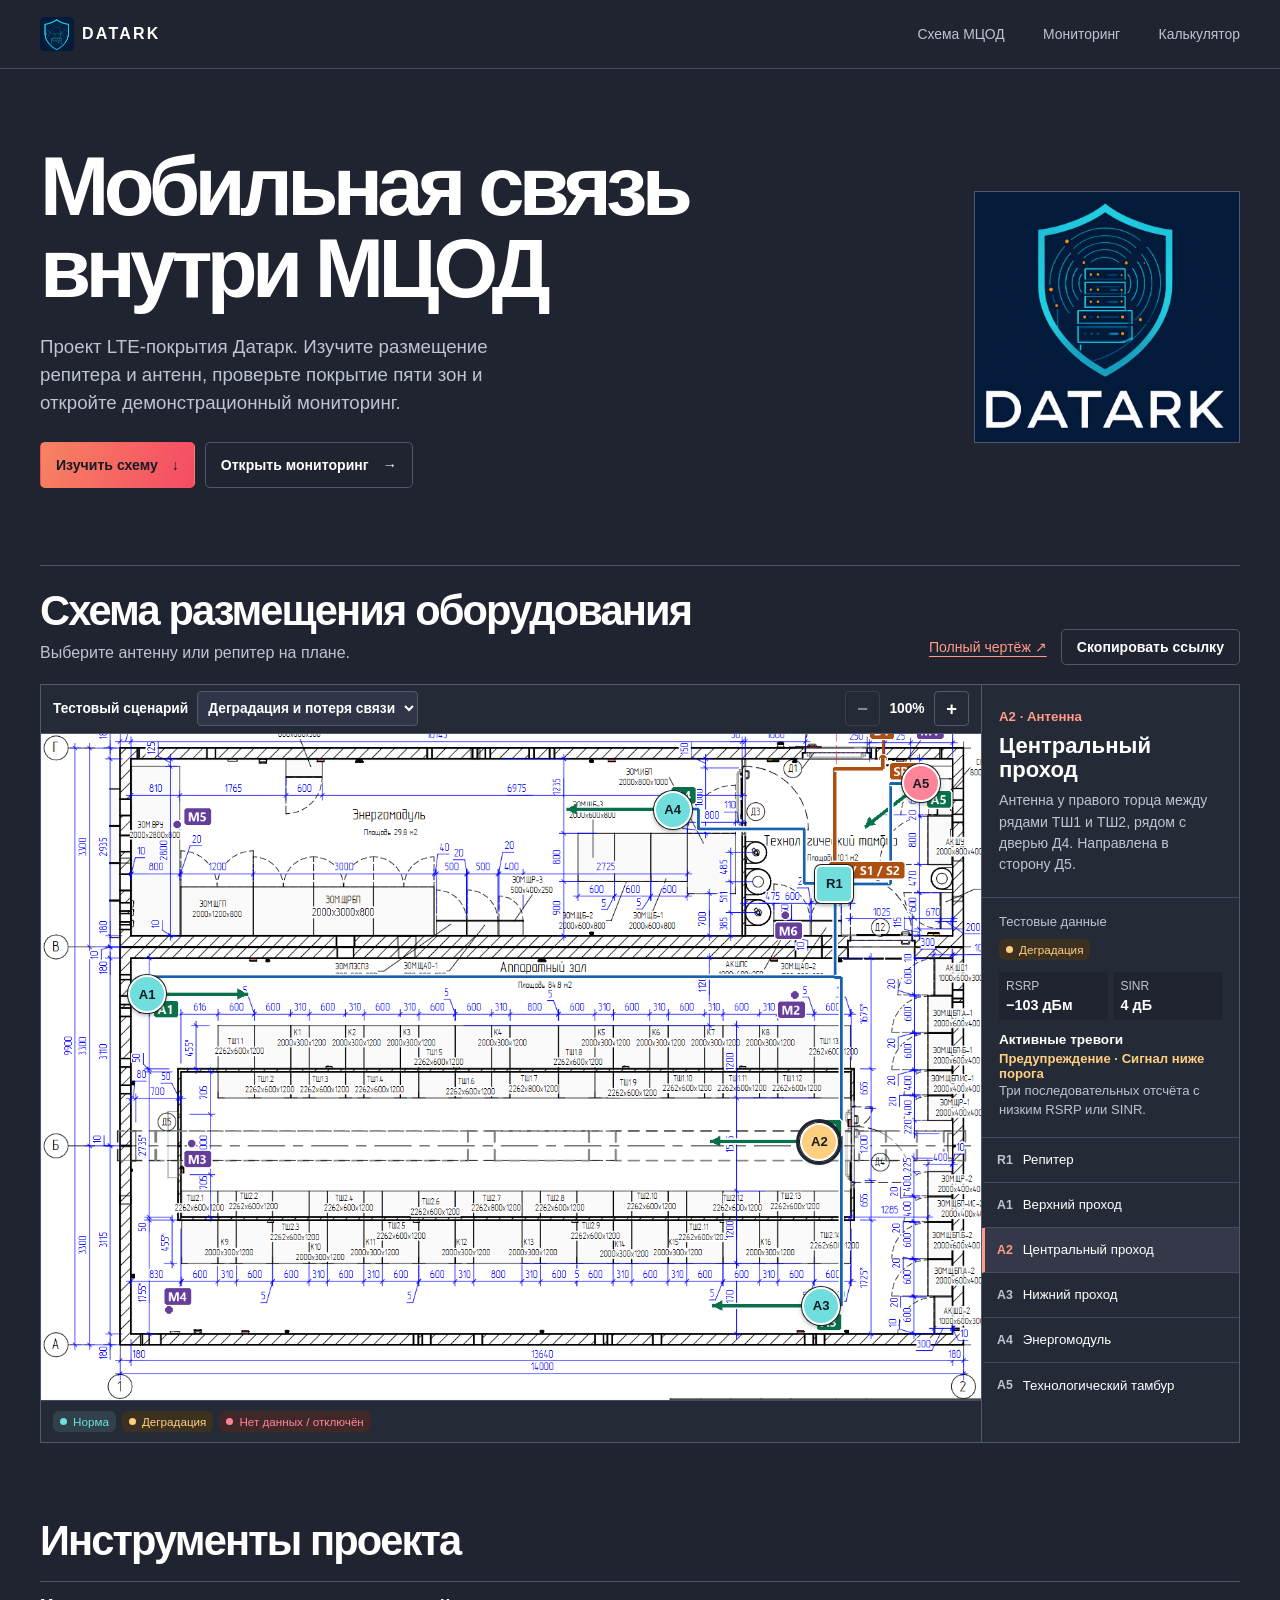
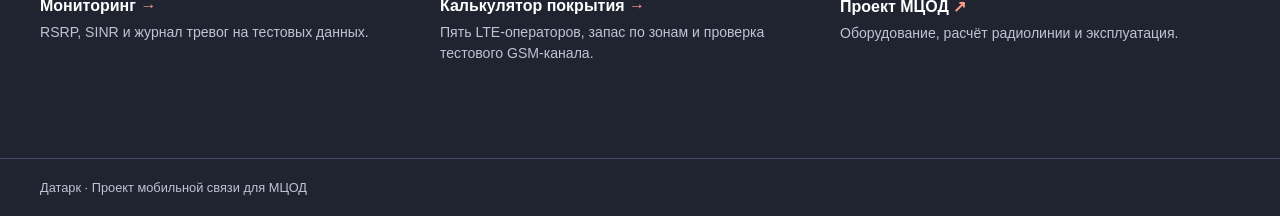
==== index.html @ 7ca50d78 "Remove expert report from the website and documentation" ====
<!doctype html>
<html lang="ru">
<head>
  <meta charset="utf-8">
  <meta name="viewport" content="width=device-width, initial-scale=1">
  <meta name="theme-color" content="#202430">
  <meta name="description" content="Проект мобильной связи для МЦОД Датарк: схема размещения оборудования, мониторинг и расчёт LTE-покрытия.">
  <title>Датарк — мобильная связь в МЦОД</title>
  <link rel="stylesheet" href="monitor/styles.css?v=datark-design-1">
  <link rel="stylesheet" href="assets/landing.css?v=8">
  <script src="assets/site-config.js?v=1" defer></script>
  <script src="monitor/telemetry.js?v=4" defer></script>
  <script src="assets/landing.js?v=6" defer></script>
  <script src="assets/sms-test-results.js?v=3" defer></script>
</head>
<body class="landing">
  <header class="landing-header">
    <div class="landing-shell landing-nav">
      <a class="landing-brand" href="./" aria-label="Датарк, главная">
        <span class="brand-icon"><img src="assets/datark-logo.png" alt=""></span>
        <span>DATARK</span>
      </a>
      <nav aria-label="Основная навигация">
        <a href="#layout">Схема МЦОД</a>
        <a href="monitor/">Мониторинг</a>
        <a href="monitor/budget.html">Калькулятор</a>
        <!-- SERVER_NAVIGATION -->
      </nav>
    </div>
  </header>
  <main>
    <section class="landing-shell hero" aria-labelledby="hero-title">
      <div class="hero-copy">
        <h1 id="hero-title">Мобильная связь<br class="hero-break"> внутри МЦОД</h1>
        <p>Проект LTE-покрытия Датарк. Изучите размещение репитера и антенн, проверьте покрытие пяти зон и откройте демонстрационный мониторинг.</p>
        <div class="hero-actions">
          <a class="landing-button primary-action" href="#layout">Изучить схему <span aria-hidden="true">↓</span></a>
          <a class="landing-button" href="monitor/">Открыть мониторинг <span aria-hidden="true">→</span></a>
        </div>
      </div>
      <div class="hero-logo">
        <img src="assets/datark-logo.png" width="747" height="707" alt="Логотип DATARK со щитом и серверными стойками">
      </div>
    </section>

    <section class="landing-shell layout-section" id="layout" aria-labelledby="layout-title">
      <div class="landing-section-heading">
        <div>
          <h2 id="layout-title">Схема размещения оборудования</h2>
          <p>Выберите антенну или репитер на плане.</p>
        </div>
        <div class="layout-actions">
          <a class="text-link" href="docs/mdpc-radio-layout.png" target="_blank" rel="noopener">Полный чертёж ↗</a>
          <button class="landing-button" type="button" id="copy-layout-link">Скопировать ссылку</button>
        </div>
      </div>
      <div class="layout-share">
        <p id="layout-share-status" role="status"></p>
        <input id="layout-share-url" type="url" readonly aria-label="Ссылка на выбранную точку и сценарий" hidden>
      </div>
      <div class="layout-explorer">
        <div class="drawing">
          <div class="drawing-toolbar">
            <label class="drawing-scenario" for="landing-scenario">Тестовый сценарий
              <select id="landing-scenario" disabled>
                <option value="mixed">Деградация и потеря связи</option>
                <option value="normal">Штатная работа</option>
                <option value="offline">Репитер отключён</option>
              </select>
            </label>
            <div class="zoom-controls" role="group" aria-label="Масштаб плана">
              <button type="button" id="zoom-out" aria-label="Уменьшить масштаб" disabled>−</button>
              <output id="zoom-value" aria-live="polite">100%</output>
              <button type="button" id="zoom-in" aria-label="Увеличить масштаб">+</button>
            </div>
          </div>
          <div class="drawing-scroll" role="region" tabindex="0" aria-label="Прокручиваемый план МЦОД">
            <div class="floor-map" id="landing-map">
              <img src="docs/mdpc-radio-layout.png" width="1860" height="1165" alt="План помещений МЦОД с кабельными трассами и точками размещения оборудования">
              <button class="map-marker" type="button" data-point="A1" aria-label="A1, верхний проход" aria-pressed="false" style="--x: 11.3%; --y: 39.1%">A1</button>
              <button class="map-marker" type="button" data-point="A2" aria-label="A2, центральный проход" aria-pressed="false" style="--x: 82.8%; --y: 61.3%">A2</button>
              <button class="map-marker" type="button" data-point="A3" aria-label="A3, нижний проход" aria-pressed="false" style="--x: 83%; --y: 85.9%">A3</button>
              <button class="map-marker" type="button" data-point="A4" aria-label="A4, энергомодуль" aria-pressed="false" style="--x: 67.2%; --y: 11.4%">A4</button>
              <button class="map-marker" type="button" data-point="A5" aria-label="A5, технологический тамбур" aria-pressed="false" style="--x: 93.6%; --y: 7.4%">A5</button>
              <button class="map-marker repeater-point" type="button" data-point="R1" aria-label="R1, LTE-репитер" aria-pressed="true" style="--x: 84.4%; --y: 22.5%">R1</button>
            </div>
          </div>
          <div class="drawing-legend" aria-label="Цвета статусов">
            <span class="status good"><i aria-hidden="true"></i>Норма</span>
            <span class="status warning"><i aria-hidden="true"></i>Деградация</span>
            <span class="status critical"><i aria-hidden="true"></i>Нет данных / отключён</span>
          </div>
        </div>
        <div class="point-panel">
          <div class="point-details" aria-live="polite">
            <span id="point-type">R1 · Репитер</span>
            <h3 id="point-title">LTE-репитер</h3>
            <p id="point-description">В технологическом тамбуре. Принимает сигнал от наружной антенны и распределяет его по пяти внутренним антеннам.</p>
          </div>
          <section class="point-telemetry" aria-label="Показания мониторинга">
            <p class="point-data-caption" id="point-data-caption"></p>
            <span class="status" id="point-status"><i aria-hidden="true"></i><span></span></span>
            <dl class="point-metrics" id="point-metrics">
              <div><dt>RSRP</dt><dd id="point-rsrp">—</dd></div>
              <div><dt>SINR</dt><dd id="point-sinr">—</dd></div>
            </dl>
            <h4>Активные тревоги</h4>
            <p id="point-no-alarms">Активных тревог нет.</p>
            <ul id="point-alarms" hidden></ul>
          </section>
          <div class="point-list" role="group" aria-label="Оборудование на плане">
            <button type="button" data-point="R1" aria-pressed="true"><span>R1</span> Репитер</button>
            <button type="button" data-point="A1" aria-pressed="false"><span>A1</span> Верхний проход</button>
            <button type="button" data-point="A2" aria-pressed="false"><span>A2</span> Центральный проход</button>
            <button type="button" data-point="A3" aria-pressed="false"><span>A3</span> Нижний проход</button>
            <button type="button" data-point="A4" aria-pressed="false"><span>A4</span> Энергомодуль</button>
            <button type="button" data-point="A5" aria-pressed="false"><span>A5</span> Технологический тамбур</button>
          </div>
        </div>
      </div>
    </section>

    <section class="landing-shell sms-tests" id="sms-tests" aria-labelledby="sms-tests-title" hidden>
      <div class="landing-section-heading">
        <div>
          <h2 id="sms-tests-title">Испытания аварийных SMS</h2>
          <p>Тестовые данные. Задержка рассчитана по подтверждённым доставкам.</p>
        </div>
        <button class="landing-button primary-action" id="sms-tests-export" type="button" hidden>Скачать CSV</button>
      </div>
      <p id="sms-tests-status" role="status">Загружаем результаты…</p>
      <div class="panel table-scroll" id="sms-tests-table" role="region" aria-label="Сравнение режимов LTE" tabindex="0" hidden>
        <table aria-label="Результаты доставки тестовых SMS">
          <thead>
            <tr><th scope="col">Режим LTE</th><th scope="col">Отправлено</th><th scope="col">Доставлено</th><th scope="col">Доставка, %</th><th scope="col">Мин., мс</th><th scope="col">Средняя, мс</th><th scope="col">Макс., мс</th></tr>
          </thead>
          <tbody id="sms-tests-rows"></tbody>
        </table>
      </div>
      <p id="sms-tests-latency-change" aria-live="polite" hidden></p>
    </section>

    <section class="landing-shell resources" aria-labelledby="resources-title">
      <h2 id="resources-title">Инструменты проекта</h2>
      <div class="resource-list">
        <a href="monitor/"><strong>Мониторинг <span aria-hidden="true">→</span></strong><span>RSRP, SINR и журнал тревог на тестовых данных.</span></a>
        <a href="monitor/budget.html"><strong>Калькулятор покрытия <span aria-hidden="true">→</span></strong><span>Пять LTE-операторов, запас по зонам и проверка тестового GSM-канала.</span></a>
        <a href="https://github.com/Cricko7/MDPC-unirepeater/blob/main/docs/mdpc-radio-project.md"><strong>Проект МЦОД <span aria-hidden="true">↗</span></strong><span>Оборудование, расчёт радиолинии и эксплуатация.</span></a>
      </div>
    </section>
  </main>
  <footer class="landing-footer"><div class="landing-shell">Датарк · Проект мобильной связи для МЦОД</div></footer>
</body>
</html>
---- monitor/styles.css ----
:root {
  color-scheme: dark;
  font-family: Inter, "Segoe UI", sans-serif;
  background: #202430;
  color: #ffffff;
  --panel: #252a37;
  --line: #414a60;
  --muted: #bdc4d4;
  --accent: #ff9b86;
  --green: #70dedc;
  --amber: #ffcf80;
  --red: #ff849a;
}
* { box-sizing: border-box; }
body { margin: 0; }
button, select { font: inherit; }
button, select, a { -webkit-tap-highlight-color: transparent; }
button, select { cursor: pointer; }
a { color: var(--accent); text-underline-offset: 4px; }
a:hover { color: #ffd0c5; }
:focus-visible { outline: 2px solid var(--accent); outline-offset: 3px; }
.shell { width: min(100% - 64px, 1360px); margin-inline: auto; }
.topbar { border-bottom: 1px solid var(--line); background: #252a37; }
.topbar-inner, .page-heading, .panel-heading, .trend-heading, footer {
  display: flex;
  align-items: center;
  justify-content: space-between;
  gap: 16px;
}
.topbar-inner { min-height: 70px; }
.brand { display: flex; align-items: center; gap: 12px; }
.brand-icon {
  display: block; position: relative; overflow: hidden; flex: none;
  width: 42px; height: 42px; border-radius: 5px; background: #071a35;
}
.brand-icon img { position: absolute; width: 142%; max-width: none; left: -21%; top: -1%; }
.brand { color: inherit; text-decoration: none; }
.brand:hover { color: inherit; }
.brand strong, .brand div > span { display: block; }
.brand div > span, p, footer, small { color: var(--muted); }
.brand div > span { margin-top: 3px; font-size: .77rem; }
.demo {
  display: flex; align-items: center; gap: 7px; white-space: nowrap;
  color: var(--amber); border: 1px solid #5c4d35; border-radius: 999px;
  background: #2d281e; padding: 6px 10px; font-size: .76rem;
}
.demo i, .status i { width: 7px; height: 7px; border-radius: 50%; background: currentColor; }
.page-heading { margin: 34px 0 23px; align-items: end; }
h1, h2, h3, p { margin: 0; }
h1 { font-size: clamp(1.8rem, 4vw, 3rem); font-weight: 650; letter-spacing: -.045em; }
h2 { font-size: 1.15rem; }
h3 { font-size: .97rem; }
p { line-height: 1.5; }
.page-heading p, .panel-heading p, .trend-heading p { margin-top: 4px; }
.panel-heading p, .trend-heading p { font-size: .83rem; }
.controls { display: flex; gap: 8px; align-items: center; }
.controls label { color: var(--muted); font-size: .82rem; }
.controls select, .refresh {
  min-height: 41px; border: 1px solid var(--line); border-radius: 8px; padding: 7px 10px;
}
.controls select { background: #303648; color: inherit; }
.refresh { color: #211923; background: var(--accent); font-weight: 700; }
.refresh:hover { background: #ffc1af; }
.summary { display: grid; grid-template-columns: repeat(4, minmax(0, 1fr)); gap: 12px; margin-bottom: 16px; }
.budget-link { margin-bottom: 16px; font-size: .9rem; }
.tile, .panel { border: 1px solid var(--line); background: var(--panel); border-radius: 14px; }
.tile { min-width: 0; padding: 17px; }
.tile > span, .tile > small { display: block; font-size: .8rem; color: var(--muted); }
.tile strong { display: block; margin: 6px 0 4px; font-size: clamp(1.2rem, 2.2vw, 1.75rem); font-weight: 650; }
.tile strong small { font-size: .8rem; font-weight: 500; }
.dashboard { display: grid; grid-template-columns: minmax(0, 2.15fr) minmax(270px, 1fr); gap: 16px; align-items: start; }
.panel { min-width: 0; }
.panel-heading { padding: 18px; min-height: 76px; }
.panel-heading a { flex: none; font-size: .82rem; }
.floor-panel { margin-bottom: 16px; }
.floor-grid {
  display: grid; grid-template-columns: minmax(0, 2.15fr) minmax(270px, 1fr);
  gap: 16px; padding: 0 18px 18px; align-items: start;
}
.floor-grid > div { min-width: 0; }
.floor-scroll { overflow: auto; border: 1px solid var(--line); border-radius: 9px; }
.floor-map {
  position: relative; aspect-ratio: 1368 / 969; overflow: hidden;
  background: #fff;
}
.floor-map img {
  /* Display the drawing region (24, 130)–(1392, 1099) of the full layout. */
  position: absolute; width: 135.965%; height: auto; left: -1.754%; top: -13.416%;
  pointer-events: none;
}
.map-marker {
  position: absolute; left: var(--x); top: var(--y); transform: translate(-50%, -50%);
  display: grid; place-items: center; min-width: 44px; min-height: 44px;
  padding: 4px; border: 2px solid #fff; border-radius: 50%;
  background: #dce6e0; color: #151c18; font-size: .82rem; font-weight: 750;
  box-shadow: 0 0 0 1px #15201b, 0 2px 5px #15201b70;
}
.map-marker[data-status="good"] { background: var(--green); }
.map-marker[data-status="warning"] { background: var(--amber); }
.map-marker[data-status="critical"] { background: var(--red); }
.map-marker[aria-pressed="true"], .map-marker:focus-visible {
  outline: 2px solid #17221c; outline-offset: 3px; z-index: 1;
}
button.map-marker:hover { filter: brightness(1.12); }
#repeater-marker { border-radius: 8px; }
.map-legend { display: flex; flex-wrap: wrap; gap: 7px; margin-top: 10px; }
.zone-details { padding: 15px; background: #202430; border: 1px solid var(--line); border-radius: 9px; }
.zone-details > .status { margin-top: 9px; }
.zone-details dl { display: grid; grid-template-columns: 1fr 1fr; gap: 8px; margin: 15px 0; }
.zone-details dl div { padding: 9px; background: var(--panel); border-radius: 6px; }
.zone-details dt, .zone-details p { color: var(--muted); font-size: .8rem; }
.zone-details dd { margin: 3px 0 0; font-weight: 650; }
.zone-details h4 { margin: 0 0 5px; font-size: .85rem; }
.zone-details ul { margin: 0; padding: 0; list-style: none; }
.zone-details li strong { font-size: .83rem; }
.table-scroll { overflow: auto; }
table { width: 100%; text-align: left; border-collapse: collapse; font-size: .89rem; }
th, td { padding: 11px 12px; border-top: 1px solid var(--line); }
th:first-child, td:first-child { padding-left: 18px; }
th:last-child, td:last-child { padding-right: 18px; }
th { color: var(--muted); font-size: .77rem; font-weight: 600; white-space: nowrap; }
td { font-variant-numeric: tabular-nums; }
td:nth-child(n+2) { white-space: nowrap; }
tr.selected { background: #353a4d; }
.zone-button {
  display: inline-flex; align-items: center; gap: 9px; text-align: left;
  border: 0; color: inherit; background: transparent; padding: 3px 0; border-radius: 3px;
}
.zone-button:hover { color: var(--green); }
.zone-button b { color: var(--muted); font-size: .77rem; }
.status {
  display: inline-flex; align-items: center; gap: 6px;
  padding: 4px 7px; border-radius: 6px; background: #30414b; font-size: .73rem;
}
.good { color: var(--green); }
.warning { color: var(--amber); }
.critical { color: var(--red); }
.status.warning { background: #3c3020; }
.status.critical { background: #402829; }
.trend { padding: 17px 18px 13px; border-top: 1px solid var(--line); }
.toggle { display: flex; background: #202430; padding: 3px; border-radius: 8px; }
.toggle button {
  color: var(--muted); background: transparent; border: 0; border-radius: 5px; padding: 6px 9px; font-size: .75rem;
}
.toggle button[aria-pressed="true"] { color: var(--green); background: #30414b; }
.chart { margin-top: 8px; overflow: auto; }
.chart svg { display: block; width: 100%; min-width: 290px; height: 152px; }
.chart text { fill: var(--muted); font-family: inherit; font-size: 12px; }
.chart-empty { display: grid; min-height: 152px; place-items: center; text-align: center; }
.alarm-count { color: var(--amber); background: #3c3020; padding: 4px 9px; border-radius: 6px; font-size: .85rem; }
.alarms ul { list-style: none; margin: 0; padding: 0 18px; }
.alarms li { padding: 15px 0; border-top: 1px solid var(--line); }
.alarms li strong { display: block; margin: 4px 0; font-size: .91rem; }
.alarms li p, .alarm-rule { font-size: .8rem; }
.alarms li .severity { font-size: .73rem; font-weight: 650; }
.alarm-rule { border-top: 1px solid var(--line); margin: 0 18px; padding: 13px 0 15px; }
.alarm-history { margin-top: 16px; }
.history-count { color: var(--muted); font-size: .8rem; white-space: nowrap; }
.history-filters { display: flex; flex-wrap: wrap; align-items: end; gap: 12px; padding: 0 18px 16px; }
.history-filters label { display: grid; gap: 5px; font-size: .8rem; color: var(--muted); }
.history-filters select, .history-filters input, .history-page-controls select {
  min-height: 39px; max-width: 100%; padding: 6px 9px;
  background: #303648; color: #ffffff; border: 1px solid var(--line); border-radius: 8px; font: inherit;
}
.history-period { min-width: 0; margin: 0; padding: 0; border: 0; }
.history-period legend { padding: 0; margin-bottom: 5px; font-size: .8rem; color: var(--muted); }
.history-date-fields { display: flex; flex-wrap: wrap; gap: 8px; }
.history-date-fields label { display: flex; align-items: center; }
.history-date-fields input[aria-invalid="true"] { border-color: var(--red); }
.history-actions { display: flex; flex-wrap: wrap; gap: 8px; }
.history-actions button, .history-pagination button {
  min-height: 39px; padding: 6px 12px;
  border: 1px solid var(--line); border-radius: 8px; font-weight: 650; font-size: .85rem;
}
.history-reset { background: #303648; color: inherit; }
.history-reset:hover { background: #414b61; }
.history-export { background: var(--accent); color: #211923; }
.history-export:hover:enabled { background: #ffc1af; }
.history-export:disabled { cursor: default; background: #303648; color: var(--muted); border-color: var(--line); }
.history-page-controls {
  display: flex; flex-wrap: wrap; align-items: center; justify-content: flex-end;
  gap: 10px; padding: 12px 18px; border-top: 1px solid var(--line);
}
.history-page-controls label { display: flex; align-items: center; gap: 8px; color: var(--muted); font-size: .8rem; }
.history-pagination { display: flex; flex-wrap: wrap; align-items: center; gap: 10px; }
.history-pagination[hidden] { display: none; }
.history-pagination button { background: #303648; color: inherit; }
.history-pagination button:hover:enabled { background: #414b61; }
.history-pagination button:disabled { opacity: .55; cursor: default; }
.history-pagination span { color: var(--muted); font-size: .8rem; }
.history-scroll { border-radius: 0 0 14px 14px; }
.history-scroll:focus-visible { outline-offset: -2px; }
.alarm-history th, .alarm-history td { white-space: normal; }
.alarm-history td:first-child small { display: block; margin-top: 3px; }
.alarm-history time { font-variant-numeric: tabular-nums; }
.alarm-history .history-empty { text-align: center; color: var(--muted); padding: 22px 12px; }
footer { padding: 17px 0; font-size: .78rem; }
.sr-only { position: absolute; width: 1px; height: 1px; overflow: hidden; clip-path: inset(50%); }
@media (max-width: 980px) {
  .shell { width: calc(100% - 36px); }
  .dashboard, .floor-grid { grid-template-columns: 1fr; }
  .page-heading { align-items: start; flex-direction: column; }
}
@media (max-width: 600px) {
  .shell { width: calc(100% - 24px); }
  .topbar-inner { min-height: 60px; gap: 8px; }
  .brand { gap: 7px; }
  .brand-icon { width: 30px; height: 30px; }
  .brand strong { font-size: .88rem; }
  .brand div > span { font-size: .65rem; }
  .demo { font-size: .65rem; padding: 5px 6px; }
  .page-heading { margin-top: 23px; }
  .controls { flex-wrap: wrap; }
  .controls label { width: 100%; }
  .controls select { min-width: 0; max-width: 100%; }
  .summary { grid-template-columns: 1fr 1fr; gap: 8px; }
  .tile { padding: 12px; }
  .panel-heading, .trend { padding-inline: 12px; }
  .floor-grid { padding-inline: 12px; }
  .history-filters { padding-inline: 12px; gap: 8px; }
  .alarm-history table { min-width: 510px; }
  .map-marker { min-width: 32px; min-height: 32px; font-size: .7rem; }
  th, td { padding-inline: 6px; }
  th:first-child, td:first-child { padding-left: 12px; }
  th:last-child, td:last-child { padding-right: 12px; }
  .zone-button { gap: 4px; font-size: .76rem; }
  .status { gap: 4px; padding: 3px 4px; font-size: .66rem; }
}
---- assets/landing.css ----
.landing {
  --landing-line: #4e586e;
  --accent-gradient: linear-gradient(108deg, #f78361, #f54b64);
}

.landing-shell { width: min(100% - 80px, 1312px); margin-inline: auto; }
.landing-header, .landing-footer { border-color: var(--line); border-style: solid; border-width: 0 0 1px; }
.landing-nav, .landing-nav nav, .landing-brand { display: flex; align-items: center; }
.landing-nav { min-height: 68px; justify-content: space-between; gap: 20px; }
.landing-nav nav { flex-wrap: wrap; gap: 7px clamp(16px, 3vw, 42px); }
.landing-nav a { text-decoration: none; color: inherit; }
.landing-nav nav a { color: var(--muted); font-size: .87rem; }
.landing-nav nav a:hover, .text-link:hover { color: #fff; }
.landing-brand { gap: 8px; font-weight: 720; font-size: 1rem; letter-spacing: .14em; }
.landing-brand .brand-icon { width: 34px; height: 34px; }

.hero {
  display: grid;
  grid-template-columns: minmax(0, 1fr) minmax(180px, .36fr);
  gap: 44px;
  align-items: center;
  padding-block: clamp(38px, 6vw, 84px);
}
.hero h1 {
  font-size: clamp(2.65rem, 6.5vw, 6.1rem);
  font-weight: 710;
  line-height: .99;
  letter-spacing: -.068em;
  text-wrap: balance;
}
.hero p { max-width: 44ch; margin-top: 22px; font-size: clamp(1rem, 1.55vw, 1.17rem); }
.hero-logo { justify-self: end; width: min(100%, 266px); border: 1px solid var(--landing-line); }
.hero-logo img { width: 100%; height: auto; display: block; }
.hero-actions { display: flex; gap: 10px; flex-wrap: wrap; margin-top: 25px; }
.landing-button {
  display: inline-flex;
  align-items: center;
  gap: 14px;
  min-height: 46px;
  padding: 9px 15px;
  border: 1px solid var(--landing-line);
  border-radius: 5px;
  color: #fff;
  font-size: .88rem;
  font-weight: 650;
  text-decoration: none;
}
.landing-button:hover { border-color: #fff; color: #fff; }
.landing-button.primary-action { border-color: transparent; background: var(--accent-gradient); color: #181b25; }
.landing-button.primary-action:hover { background: #ffa086; }

.layout-section { padding-top: 23px; border-top: 1px solid var(--landing-line); }
.landing-section-heading {
  display: flex;
  justify-content: space-between;
  align-items: end;
  gap: 12px;
  margin-bottom: 19px;
}
.landing h2 { font-size: clamp(1.55rem, 3.5vw, 2.6rem); letter-spacing: -.045em; line-height: 1.04; text-wrap: balance; }
.landing-section-heading p { margin-top: 9px; }
.text-link { flex: none; font-size: .88rem; }
.layout-actions { display: flex; align-items: center; gap: 8px 14px; flex-wrap: wrap; }
.layout-actions button { background: transparent; min-height: 36px; }
.layout-share p { font-size: .85rem; }
.layout-share p:not(:empty), .layout-share input:not([hidden]) { margin-bottom: 10px; }
.layout-share input { width: 100%; padding: 8px; border: 1px solid var(--landing-line); border-radius: 4px; background: var(--panel); color: inherit; }
.layout-explorer {
  display: grid;
  grid-template-columns: minmax(0, 1fr) 258px;
  align-items: stretch;
  border: 1px solid var(--landing-line);
  background: #252a37;
}
.drawing { min-width: 0; }
.drawing-toolbar {
  min-height: 49px;
  display: flex;
  gap: 12px;
  align-items: center;
  justify-content: space-between;
  padding: 4px 12px;
  border-bottom: 1px solid var(--landing-line);
  font-weight: 620;
  font-size: .86rem;
}
.drawing-toolbar { flex-wrap: wrap; gap: 6px 12px; }
.drawing-scenario { display: flex; flex-wrap: wrap; align-items: center; gap: 5px 9px; }
.drawing-scenario select { max-width: 100%; min-height: 35px; padding: 4px 6px; background: #303648; color: inherit; border: 1px solid var(--landing-line); border-radius: 4px; }
.zoom-controls { display: flex; align-items: center; gap: 8px; }
.zoom-controls output { min-width: 38px; font-variant-numeric: tabular-nums; text-align: center; }
.zoom-controls button {
  width: 35px;
  height: 35px;
  border: 1px solid var(--landing-line);
  background: transparent;
  border-radius: 4px;
  color: #fff;
  font-size: 1.15rem;
}
.zoom-controls button:hover:enabled { background: var(--landing-line); }
.zoom-controls button:disabled { opacity: .45; cursor: default; }
.drawing-scroll {
  overflow: auto;
  aspect-ratio: 1368 / 969;
  width: 100%;
  background: #e7e9ee;
  color-scheme: light;
}
.drawing-scroll .floor-map { width: var(--drawing-width, 100%); }
.landing .map-marker { background: #202430; color: #fff; min-width: 38px; min-height: 38px; }
.landing .repeater-point { border-radius: 6px; }
.point-panel { border-left: 1px solid var(--landing-line); display: flex; flex-direction: column; }
.point-details { padding: 22px 17px; min-height: 155px; border-bottom: 1px solid var(--line); }
.point-details > span { color: var(--accent); font-size: .83rem; font-weight: 650; }
.point-details h3 { font-size: 1.38rem; line-height: 1.08; margin-block: 9px; }
.point-details p { font-size: .88rem; }
.point-list { display: grid; }
.point-list button {
  display: flex;
  align-items: center;
  gap: 10px;
  padding: 9px 12px;
  min-height: 45px;
  background: transparent;
  border: 0;
  border-left: 3px solid transparent;
  border-bottom: 1px solid var(--line);
  color: inherit;
  font-size: .83rem;
  text-align: left;
}
.point-list button:last-child { border-bottom: 0; }
.point-list button:hover { background: #31384a; }
.point-list button[aria-pressed="true"] { border-left-color: var(--accent); background: #343849; }
.point-list button span { color: var(--muted); font-size: .77rem; font-weight: 650; }
.point-list button[aria-pressed="true"] span { color: var(--accent); }
.resources, .sms-tests { margin-block: clamp(44px, 6vw, 80px); }
.sms-tests p { margin-block: 9px 12px; }
.sms-tests .landing-section-heading p { margin-bottom: 0; }
.sms-tests .landing-button[hidden] { display: none; }
.sms-tests thead th { border-top: 0; }
.sms-tests td, .sms-tests tbody th { font-variant-numeric: tabular-nums; }
.sms-tests tbody th { color: inherit; font-size: inherit; }
.resource-list { display: grid; grid-template-columns: repeat(auto-fit, minmax(min(100%, 210px), 1fr)); margin-top: 18px; border-top: 1px solid var(--landing-line); }
.resource-list > a { display: grid; align-content: start; gap: 7px; padding: 15px 10px 17px 0; text-decoration: none; color: #fff; }
.resource-list > a:hover strong { color: var(--accent); }
.resource-list > a > span { color: var(--muted); font-size: .88rem; line-height: 1.5; }
.resource-list strong span { color: var(--accent); }
.landing-footer { border-width: 1px 0 0; padding-block: 21px; font-size: .8rem; }

@media (max-width: 900px) {
  .landing-shell { width: calc(100% - 42px); }
  .layout-explorer { grid-template-columns: minmax(0, 1fr) 211px; }
}
@media (max-width: 720px) {
  .layout-explorer { grid-template-columns: minmax(0, 1fr); }
  .point-panel { border-left: 0; border-top: 1px solid var(--landing-line); }
  .point-details { min-height: 0; }
  .point-list { grid-template-columns: 1fr 1fr; }
  .point-list button:nth-last-child(2) { border-bottom: 0; }

  .hero { gap: 15px; grid-template-columns: minmax(0, 1fr) 23%; }
  .hero-break { display: none; }
}
@media (max-width: 500px) {
  .landing-shell { width: calc(100% - 30px); }
  .landing-nav { min-height: 56px; flex-wrap: wrap; gap: 5px 14px; padding-block: 7px; }
  .landing-nav nav { flex-wrap: wrap; gap: 7px 14px; }
  .landing-nav nav a { font-size: .77rem; }
  .landing-brand { font-size: .83rem; }
  .landing-brand .brand-icon { width: 27px; height: 27px; }
  .hero { grid-template-columns: minmax(0, 1fr); position: relative; }
  .hero h1 { padding-right: 76px; font-size: clamp(2.15rem, 10vw, 3.1rem); text-wrap: initial; }
  .hero-logo { position: absolute; top: 38px; right: 0; width: 66px; }
  .hero p { margin-top: 15px; }
  .hero-actions { margin-top: 18px; }
  .landing-section-heading { flex-wrap: wrap; }
  .landing .map-marker { min-width: 28px; min-height: 28px; font-size: .68rem; }
  .resource-list { grid-template-columns: 1fr; }
  .resource-list > a + a { border-top: 1px solid var(--line); }
}
.drawing-legend { display: flex; flex-wrap: wrap; gap: 6px; padding: 10px 12px; border-top: 1px solid var(--line); }
.landing .map-marker[data-status="good"] { background: var(--green); color: #171b27; }
.landing .map-marker[data-status="warning"] { background: var(--amber); color: #171b27; }
.landing .map-marker[data-status="critical"] { background: var(--red); color: #171b27; }
.landing .map-marker[aria-pressed="true"] { outline: 3px solid #202430; outline-offset: 1px; }
.landing .map-marker:focus-visible { outline: 3px solid #202430; outline-offset: 4px; }
.point-telemetry { padding: 14px 17px 17px; border-bottom: 1px solid var(--line); }
.point-telemetry p { font-size: .82rem; }
.point-data-caption { margin-bottom: 7px; font-variant-numeric: tabular-nums; }
.point-metrics { display: grid; grid-template-columns: repeat(2, minmax(0, 1fr)); gap: 6px; margin: 12px 0; }
.point-metrics[hidden] { display: none; }
.point-metrics div { background: #202430; padding: 7px; }
.point-metrics dt { color: var(--muted); font-size: .75rem; }
.point-metrics dd { margin: 4px 0 0; font-size: .9rem; font-weight: 650; }
.point-telemetry h4 { margin: 12px 0 4px; font-size: .85rem; }
.point-telemetry ul { margin: 0; padding: 0; list-style: none; font-size: .82rem; }
.point-telemetry li + li { margin-top: 7px; }
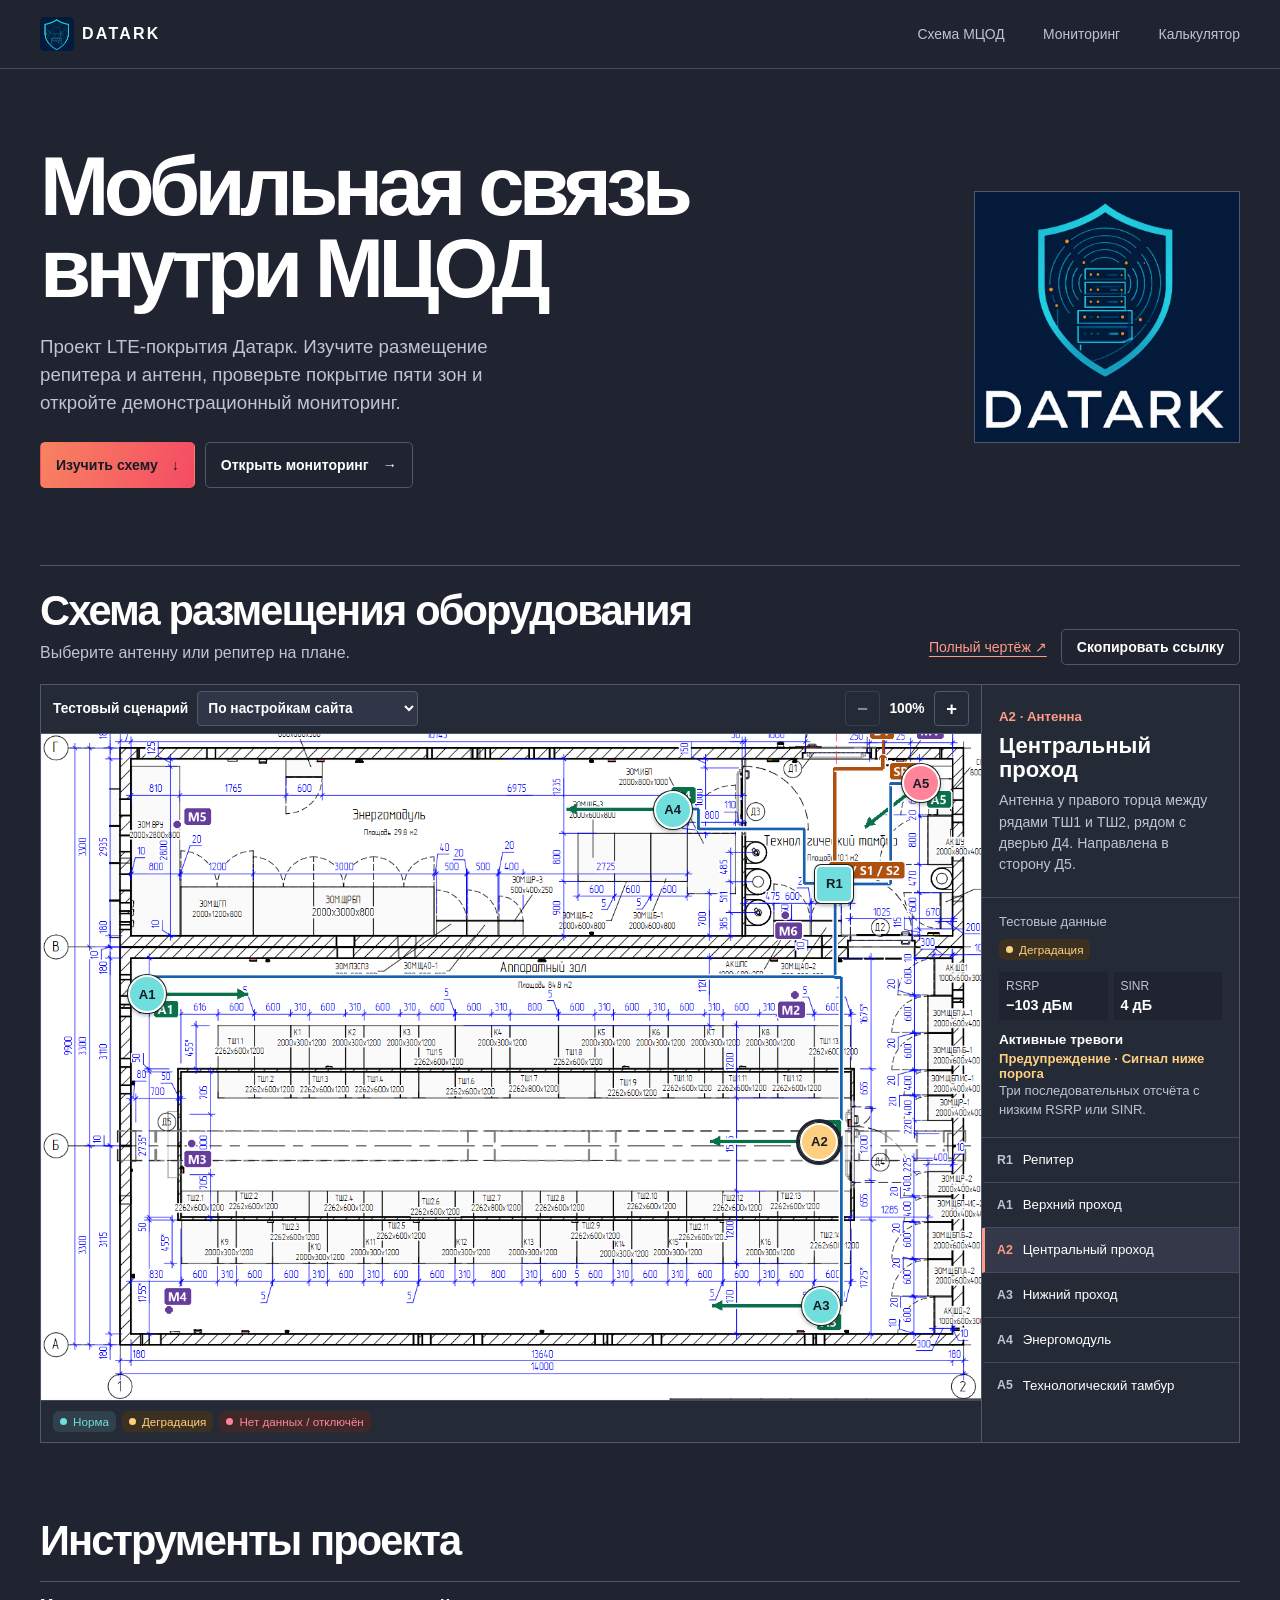
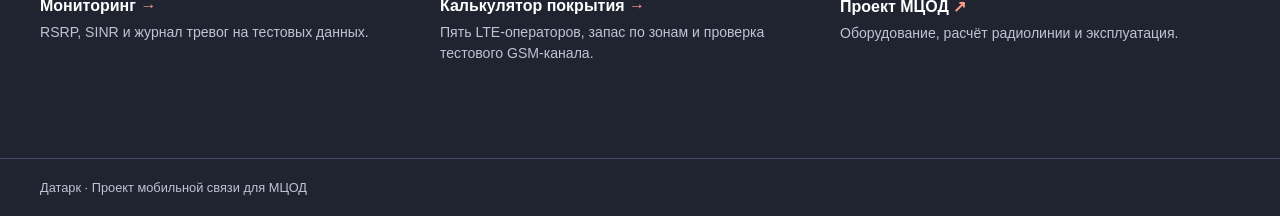
==== commit f2fc135a: "Refresh site settings from the backend on open pages" ====
--- a/index.html
+++ b/index.html
@@ -8,10 +8,12 @@
   <title>Датарк — мобильная связь в МЦОД</title>
   <link rel="stylesheet" href="monitor/styles.css?v=datark-design-1">
   <link rel="stylesheet" href="assets/landing.css?v=8">
-  <script src="assets/site-config.js?v=1" defer></script>
-  <script src="monitor/telemetry.js?v=4" defer></script>
-  <script src="assets/landing.js?v=6" defer></script>
-  <script src="assets/sms-test-results.js?v=3" defer></script>
+  <link rel="stylesheet" href="assets/toasts.css">
+  <script src="assets/toasts.js" defer></script>
+  <script src="assets/site-config.js?v=2" defer></script>
+  <script src="monitor/telemetry.js?v=5" defer></script>
+  <script src="assets/landing.js?v=8" defer></script>
+  <script src="assets/sms-test-results.js?v=4" defer></script>
 </head>
 <body class="landing">
   <header class="landing-header">
@@ -63,6 +65,7 @@
           <div class="drawing-toolbar">
             <label class="drawing-scenario" for="landing-scenario">Тестовый сценарий
               <select id="landing-scenario" disabled>
+                <option value="server">По настройкам сайта</option>
                 <option value="mixed">Деградация и потеря связи</option>
                 <option value="normal">Штатная работа</option>
                 <option value="offline">Репитер отключён</option>
--- a/monitor/styles.css
+++ b/monitor/styles.css
@@ -53,12 +53,20 @@
 p { line-height: 1.5; }
 .page-heading p, .panel-heading p, .trend-heading p { margin-top: 4px; }
 .panel-heading p, .trend-heading p { font-size: .83rem; }
-.controls { display: flex; gap: 8px; align-items: center; }
+.controls, .alarm-notification-controls {
+  display: flex; flex-wrap: wrap; gap: 8px; align-items: center;
+}
+.controls { justify-content: flex-end; }
 .controls label { color: var(--muted); font-size: .82rem; }
+.controls .alarm-notifications {
+  display: inline-flex; align-items: center; gap: 8px; min-height: 41px; cursor: pointer;
+}
+.alarm-notifications input { margin: 0; accent-color: var(--accent); cursor: pointer; }
 .controls select, .refresh {
   min-height: 41px; border: 1px solid var(--line); border-radius: 8px; padding: 7px 10px;
 }
 .controls select { background: #303648; color: inherit; }
+.controls select:disabled { opacity: .6; cursor: default; }
 .refresh { color: #211923; background: var(--accent); font-weight: 700; }
 .refresh:hover { background: #ffc1af; }
 .summary { display: grid; grid-template-columns: repeat(4, minmax(0, 1fr)); gap: 12px; margin-bottom: 16px; }
@@ -200,6 +208,7 @@
   .shell { width: calc(100% - 36px); }
   .dashboard, .floor-grid { grid-template-columns: 1fr; }
   .page-heading { align-items: start; flex-direction: column; }
+  .controls { justify-content: flex-start; }
 }
 @media (max-width: 600px) {
   .shell { width: calc(100% - 24px); }
@@ -210,8 +219,7 @@
   .brand div > span { font-size: .65rem; }
   .demo { font-size: .65rem; padding: 5px 6px; }
   .page-heading { margin-top: 23px; }
-  .controls { flex-wrap: wrap; }
-  .controls label { width: 100%; }
+  .controls label[for="scenario"] { width: 100%; }
   .controls select { min-width: 0; max-width: 100%; }
   .summary { grid-template-columns: 1fr 1fr; gap: 8px; }
   .tile { padding: 12px; }
--- a/assets/toasts.css
+++ b/assets/toasts.css
@@ -0,0 +1,43 @@
+.toast-region {
+  position: fixed;
+  z-index: 10;
+  inset: auto 16px 16px auto;
+  width: min(370px, calc(100% - 32px));
+  pointer-events: none;
+}
+.toast-notice {
+  display: flex;
+  align-items: center;
+  gap: 12px;
+  padding: 10px 12px 10px 14px;
+  border: 1px solid #4e586e;
+  border-inline-start: 4px solid #ff9b86;
+  border-radius: 8px;
+  background: #252a37;
+  color: #fff;
+  box-shadow: 0 4px 16px #0006;
+  font-size: .9rem;
+  pointer-events: auto;
+}
+.toast-notice[hidden] { display: none; }
+.toast-notice[data-tone="error"] { border-inline-start-color: #ff849a; }
+.toast-notice[data-tone="alarm"] {
+  align-items: start;
+  border-inline-start-color: #ffce70;
+}
+.toast-notice[data-tone="alarm"] span {
+  white-space: pre-line;
+  max-height: 58vh;
+  overflow: auto;
+}
+.toast-notice button {
+  margin-inline-start: auto;
+  background: transparent;
+  color: inherit;
+  border: 1px solid transparent;
+  border-radius: 4px;
+  min-width: 32px;
+  min-height: 32px;
+  font-size: 1.2rem;
+}
+.toast-notice button:hover { border-color: #aeb8ce; }
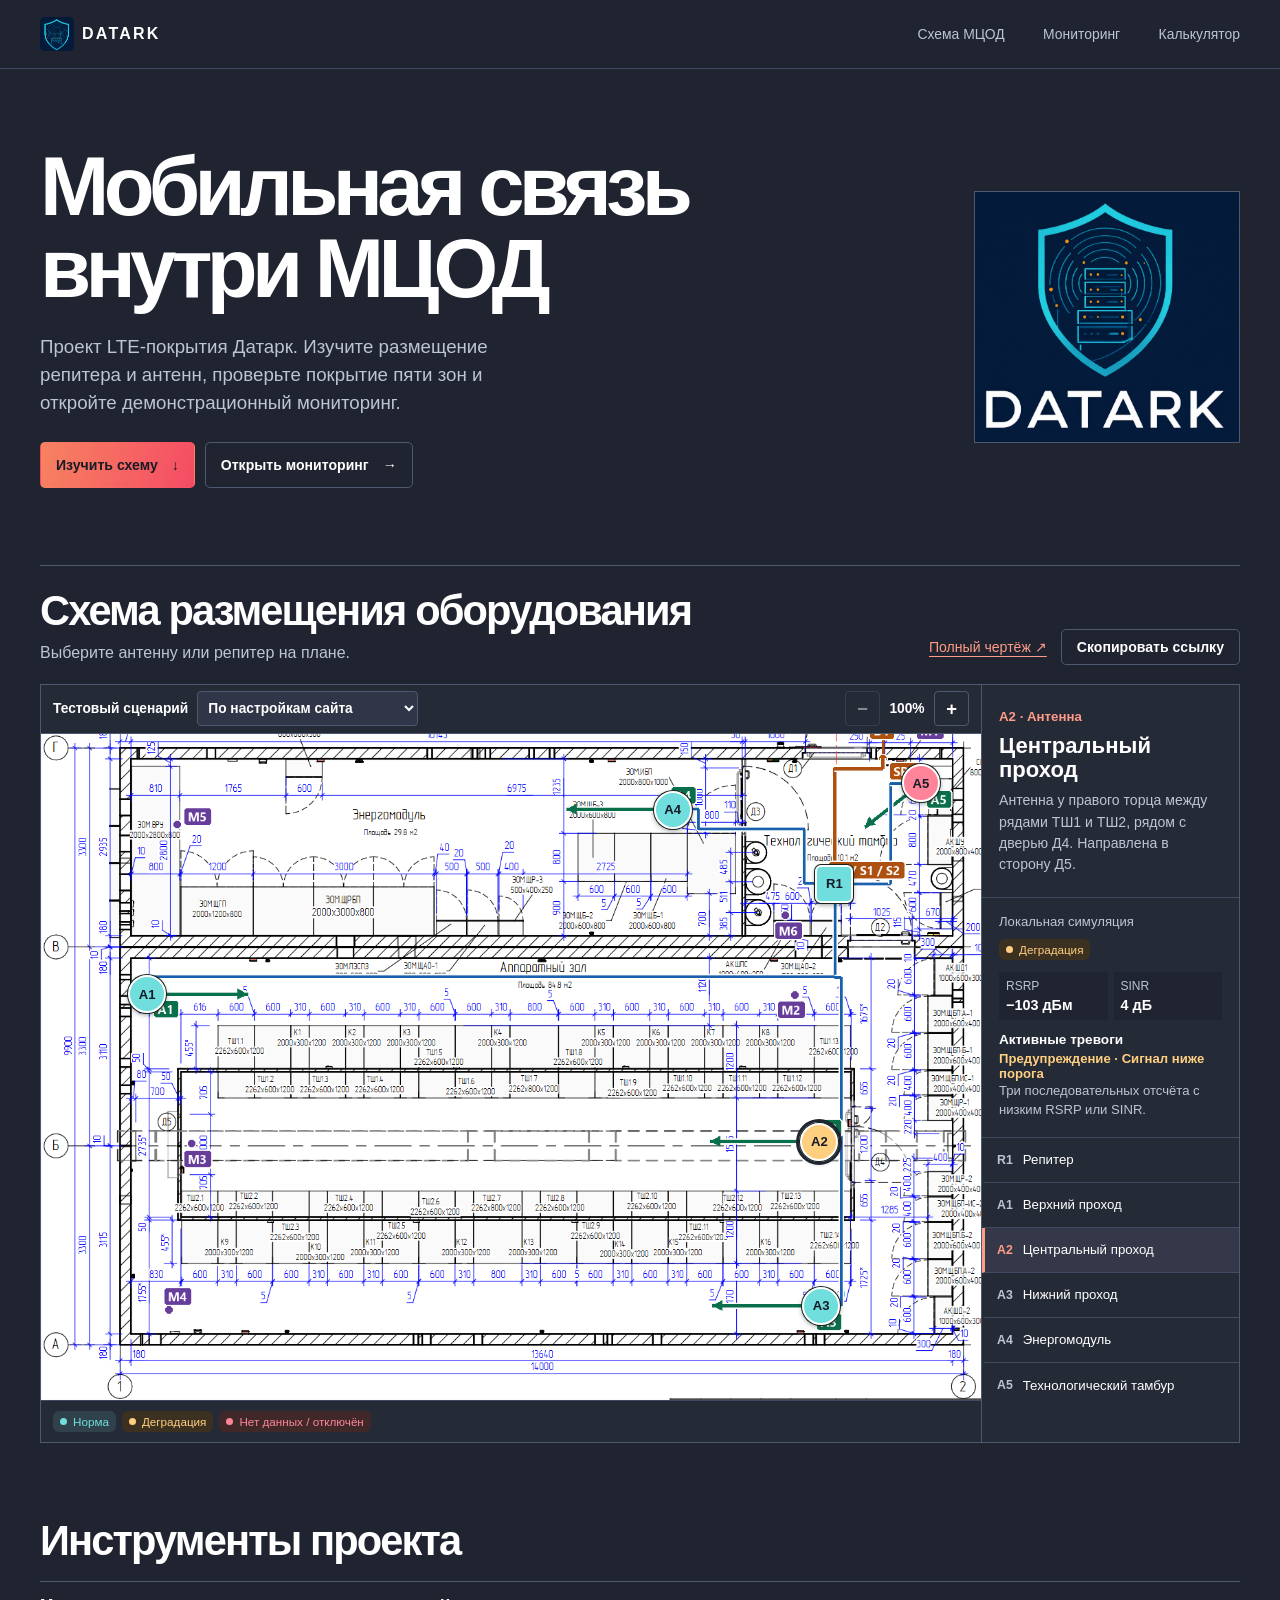
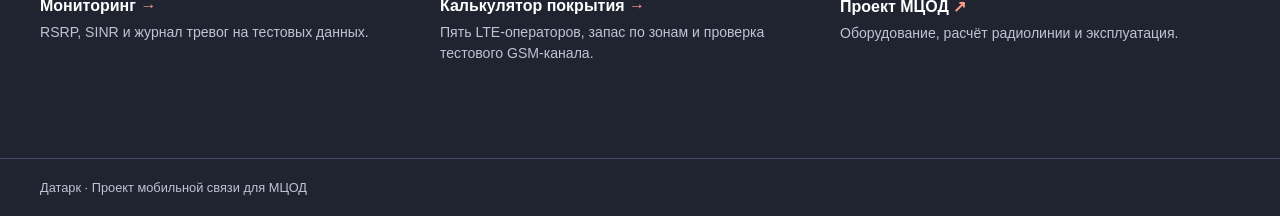
==== commit 5324455b: "Serve test telemetry through the monitoring API" ====
--- a/index.html
+++ b/index.html
@@ -11,8 +11,9 @@
   <link rel="stylesheet" href="assets/toasts.css">
   <script src="assets/toasts.js" defer></script>
   <script src="assets/site-config.js?v=2" defer></script>
-  <script src="monitor/telemetry.js?v=5" defer></script>
-  <script src="assets/landing.js?v=8" defer></script>
+  <!-- SERVER_TELEMETRY -->
+  <script src="monitor/telemetry.js?v=6" defer></script>
+  <script src="assets/landing.js?v=9" defer></script>
   <script src="assets/sms-test-results.js?v=4" defer></script>
 </head>
 <body class="landing">
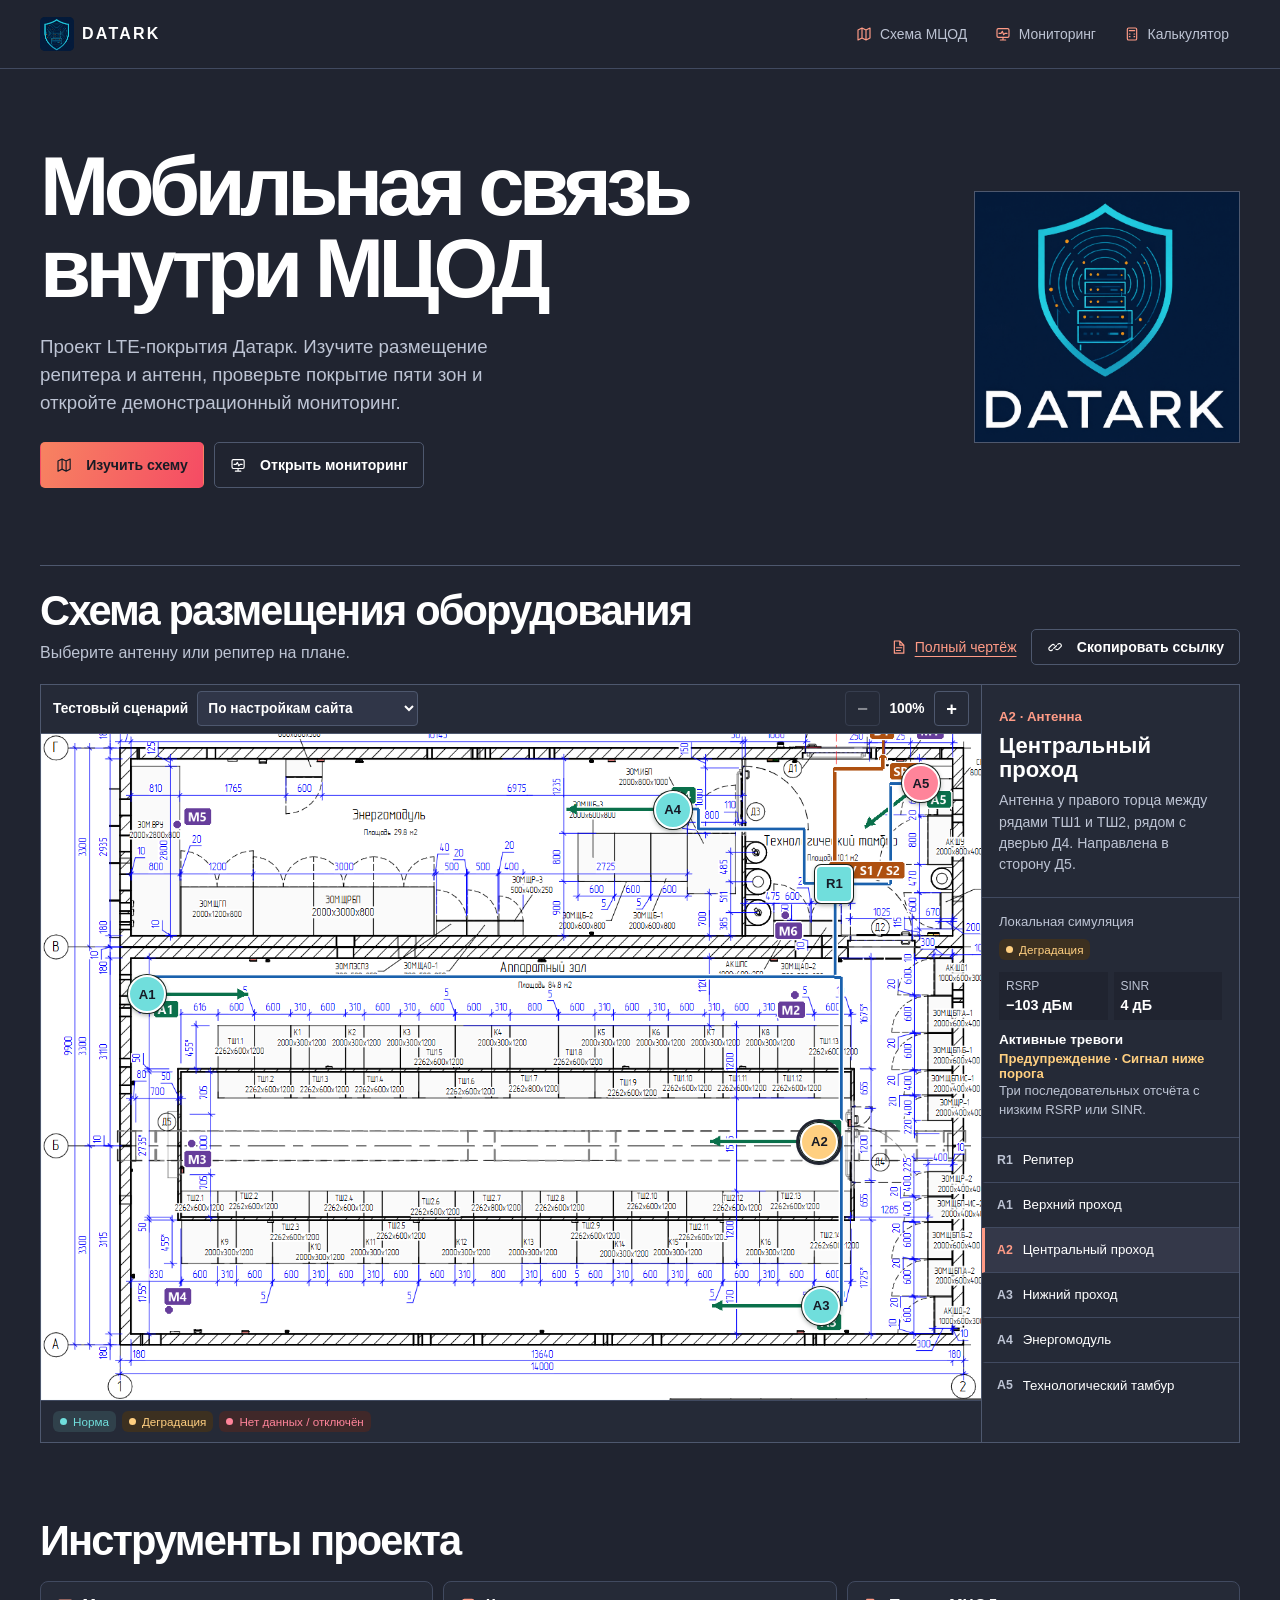
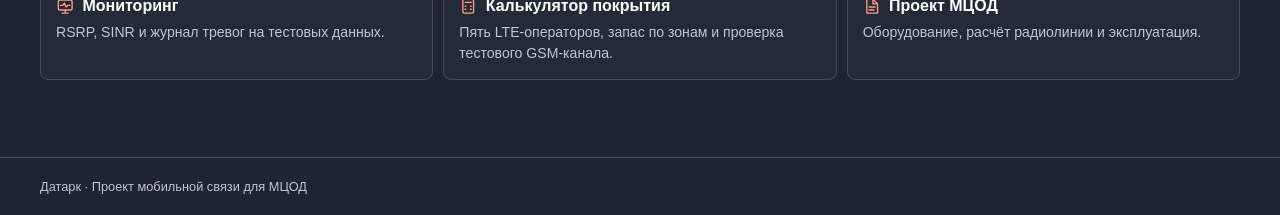
==== commit 9fcfbe4f: "Add Datark navigation icons and admin entry point" ====
--- a/index.html
+++ b/index.html
@@ -7,13 +7,15 @@
   <meta name="description" content="Проект мобильной связи для МЦОД Датарк: схема размещения оборудования, мониторинг и расчёт LTE-покрытия.">
   <title>Датарк — мобильная связь в МЦОД</title>
   <link rel="stylesheet" href="monitor/styles.css?v=datark-design-1">
-  <link rel="stylesheet" href="assets/landing.css?v=8">
+  <link rel="stylesheet" href="assets/landing.css?v=9">
+  <link rel="icon" type="image/png" href="assets/datark-logo.png">
+  <link rel="stylesheet" href="assets/navigation.css?v=1">
   <link rel="stylesheet" href="assets/toasts.css">
   <script src="assets/toasts.js" defer></script>
   <script src="assets/site-config.js?v=2" defer></script>
   <!-- SERVER_TELEMETRY -->
-  <script src="monitor/telemetry.js?v=6" defer></script>
-  <script src="assets/landing.js?v=9" defer></script>
+  <script src="monitor/telemetry.js?v=7" defer></script>
+  <script src="assets/landing.js?v=10" defer></script>
   <script src="assets/sms-test-results.js?v=4" defer></script>
 </head>
 <body class="landing">
@@ -23,10 +25,10 @@
         <span class="brand-icon"><img src="assets/datark-logo.png" alt=""></span>
         <span>DATARK</span>
       </a>
-      <nav aria-label="Основная навигация">
-        <a href="#layout">Схема МЦОД</a>
-        <a href="monitor/">Мониторинг</a>
-        <a href="monitor/budget.html">Калькулятор</a>
+      <nav class="nav-tabs" aria-label="Основная навигация">
+        <a href="#layout"><svg class="nav-icon" aria-hidden="true" focusable="false"><use href="assets/navigation-icons.svg#map"></use></svg>Схема МЦОД</a>
+        <a href="monitor/"><svg class="nav-icon" aria-hidden="true" focusable="false"><use href="assets/navigation-icons.svg#monitor"></use></svg>Мониторинг</a>
+        <a href="monitor/budget.html"><svg class="nav-icon" aria-hidden="true" focusable="false"><use href="assets/navigation-icons.svg#calculator"></use></svg>Калькулятор</a>
         <!-- SERVER_NAVIGATION -->
       </nav>
     </div>
@@ -37,8 +39,8 @@
         <h1 id="hero-title">Мобильная связь<br class="hero-break"> внутри МЦОД</h1>
         <p>Проект LTE-покрытия Датарк. Изучите размещение репитера и антенн, проверьте покрытие пяти зон и откройте демонстрационный мониторинг.</p>
         <div class="hero-actions">
-          <a class="landing-button primary-action" href="#layout">Изучить схему <span aria-hidden="true">↓</span></a>
-          <a class="landing-button" href="monitor/">Открыть мониторинг <span aria-hidden="true">→</span></a>
+          <a class="landing-button primary-action" href="#layout"><svg class="nav-icon" aria-hidden="true" focusable="false"><use href="assets/navigation-icons.svg#map"></use></svg>Изучить схему</a>
+          <a class="landing-button" href="monitor/"><svg class="nav-icon" aria-hidden="true" focusable="false"><use href="assets/navigation-icons.svg#monitor"></use></svg>Открыть мониторинг</a>
         </div>
       </div>
       <div class="hero-logo">
@@ -53,8 +55,8 @@
           <p>Выберите антенну или репитер на плане.</p>
         </div>
         <div class="layout-actions">
-          <a class="text-link" href="docs/mdpc-radio-layout.png" target="_blank" rel="noopener">Полный чертёж ↗</a>
-          <button class="landing-button" type="button" id="copy-layout-link">Скопировать ссылку</button>
+          <a class="text-link icon-label" href="docs/mdpc-radio-layout.png" target="_blank" rel="noopener"><svg class="nav-icon" aria-hidden="true" focusable="false"><use href="assets/navigation-icons.svg#doc"></use></svg>Полный чертёж</a>
+          <button class="landing-button" type="button" id="copy-layout-link"><svg class="nav-icon" aria-hidden="true" focusable="false"><use href="assets/navigation-icons.svg#link"></use></svg>Скопировать ссылку</button>
         </div>
       </div>
       <div class="layout-share">
@@ -147,9 +149,9 @@
     <section class="landing-shell resources" aria-labelledby="resources-title">
       <h2 id="resources-title">Инструменты проекта</h2>
       <div class="resource-list">
-        <a href="monitor/"><strong>Мониторинг <span aria-hidden="true">→</span></strong><span>RSRP, SINR и журнал тревог на тестовых данных.</span></a>
-        <a href="monitor/budget.html"><strong>Калькулятор покрытия <span aria-hidden="true">→</span></strong><span>Пять LTE-операторов, запас по зонам и проверка тестового GSM-канала.</span></a>
-        <a href="https://github.com/Cricko7/MDPC-unirepeater/blob/main/docs/mdpc-radio-project.md"><strong>Проект МЦОД <span aria-hidden="true">↗</span></strong><span>Оборудование, расчёт радиолинии и эксплуатация.</span></a>
+        <a href="monitor/"><strong><svg class="nav-icon" aria-hidden="true" focusable="false"><use href="assets/navigation-icons.svg#monitor"></use></svg>Мониторинг</strong><span>RSRP, SINR и журнал тревог на тестовых данных.</span></a>
+        <a href="monitor/budget.html"><strong><svg class="nav-icon" aria-hidden="true" focusable="false"><use href="assets/navigation-icons.svg#calculator"></use></svg>Калькулятор покрытия</strong><span>Пять LTE-операторов, запас по зонам и проверка тестового GSM-канала.</span></a>
+        <a href="https://github.com/Cricko7/MDPC-unirepeater/blob/main/docs/mdpc-radio-project.md"><strong><svg class="nav-icon" aria-hidden="true" focusable="false"><use href="assets/navigation-icons.svg#doc"></use></svg>Проект МЦОД</strong><span>Оборудование, расчёт радиолинии и эксплуатация.</span></a>
       </div>
     </section>
   </main>
--- a/monitor/styles.css
+++ b/monitor/styles.css
@@ -70,7 +70,6 @@
 .refresh { color: #211923; background: var(--accent); font-weight: 700; }
 .refresh:hover { background: #ffc1af; }
 .summary { display: grid; grid-template-columns: repeat(4, minmax(0, 1fr)); gap: 12px; margin-bottom: 16px; }
-.budget-link { margin-bottom: 16px; font-size: .9rem; }
 .tile, .panel { border: 1px solid var(--line); background: var(--panel); border-radius: 14px; }
 .tile { min-width: 0; padding: 17px; }
 .tile > span, .tile > small { display: block; font-size: .8rem; color: var(--muted); }
--- a/assets/landing.css
+++ b/assets/landing.css
@@ -6,8 +6,7 @@
 .landing-shell { width: min(100% - 80px, 1312px); margin-inline: auto; }
 .landing-header, .landing-footer { border-color: var(--line); border-style: solid; border-width: 0 0 1px; }
 .landing-nav, .landing-nav nav, .landing-brand { display: flex; align-items: center; }
-.landing-nav { min-height: 68px; justify-content: space-between; gap: 20px; }
-.landing-nav nav { flex-wrap: wrap; gap: 7px clamp(16px, 3vw, 42px); }
+.landing-nav { min-height: 68px; justify-content: space-between; gap: 12px; }
 .landing-nav a { text-decoration: none; color: inherit; }
 .landing-nav nav a { color: var(--muted); font-size: .87rem; }
 .landing-nav nav a:hover, .text-link:hover { color: #fff; }
@@ -142,11 +141,11 @@
 .sms-tests thead th { border-top: 0; }
 .sms-tests td, .sms-tests tbody th { font-variant-numeric: tabular-nums; }
 .sms-tests tbody th { color: inherit; font-size: inherit; }
-.resource-list { display: grid; grid-template-columns: repeat(auto-fit, minmax(min(100%, 210px), 1fr)); margin-top: 18px; border-top: 1px solid var(--landing-line); }
-.resource-list > a { display: grid; align-content: start; gap: 7px; padding: 15px 10px 17px 0; text-decoration: none; color: #fff; }
+.resource-list { display: grid; grid-template-columns: repeat(auto-fit, minmax(min(100%, 210px), 1fr)); gap: 10px; margin-top: 18px; }
+.resource-list > a { display: grid; align-content: start; gap: 7px; padding: 15px; border: 1px solid var(--line); border-radius: 8px; background: var(--panel); text-decoration: none; color: #fff; }
+.resource-list > a:hover { border-color: var(--accent); }
 .resource-list > a:hover strong { color: var(--accent); }
 .resource-list > a > span { color: var(--muted); font-size: .88rem; line-height: 1.5; }
-.resource-list strong span { color: var(--accent); }
 .landing-footer { border-width: 1px 0 0; padding-block: 21px; font-size: .8rem; }
 
 @media (max-width: 900px) {
@@ -154,6 +153,8 @@
   .layout-explorer { grid-template-columns: minmax(0, 1fr) 211px; }
 }
 @media (max-width: 720px) {
+  .landing-nav { flex-wrap: wrap; padding-block: 8px; }
+  .landing-nav nav { width: 100%; }
   .layout-explorer { grid-template-columns: minmax(0, 1fr); }
   .point-panel { border-left: 0; border-top: 1px solid var(--landing-line); }
   .point-details { min-height: 0; }
@@ -166,7 +167,6 @@
 @media (max-width: 500px) {
   .landing-shell { width: calc(100% - 30px); }
   .landing-nav { min-height: 56px; flex-wrap: wrap; gap: 5px 14px; padding-block: 7px; }
-  .landing-nav nav { flex-wrap: wrap; gap: 7px 14px; }
   .landing-nav nav a { font-size: .77rem; }
   .landing-brand { font-size: .83rem; }
   .landing-brand .brand-icon { width: 27px; height: 27px; }
@@ -178,7 +178,6 @@
   .landing-section-heading { flex-wrap: wrap; }
   .landing .map-marker { min-width: 28px; min-height: 28px; font-size: .68rem; }
   .resource-list { grid-template-columns: 1fr; }
-  .resource-list > a + a { border-top: 1px solid var(--line); }
 }
 .drawing-legend { display: flex; flex-wrap: wrap; gap: 6px; padding: 10px 12px; border-top: 1px solid var(--line); }
 .landing .map-marker[data-status="good"] { background: var(--green); color: #171b27; }
--- a/assets/navigation.css
+++ b/assets/navigation.css
@@ -0,0 +1,67 @@
+.nav-icon {
+  display: inline-block;
+  width: 1.15em;
+  height: 1.15em;
+  flex: none;
+  vertical-align: -.2em;
+}
+
+.nav-tabs {
+  display: flex;
+  align-items: center;
+  flex-wrap: wrap;
+  gap: 6px;
+}
+.nav-tabs :is(a, button), .icon-label {
+  display: inline-flex;
+  align-items: center;
+  gap: .55em;
+}
+.nav-tabs :is(a, button) {
+  min-height: 40px;
+  padding: 6px 10px;
+  border: 1px solid transparent;
+  border-radius: 6px;
+  background: transparent;
+  color: #bdc4d4;
+  font: inherit;
+  font-size: .87rem;
+  text-decoration: none;
+}
+.nav-tabs :is(a, button):hover,
+.nav-tabs a[aria-current="page"] {
+  color: #fff;
+  background: #303648;
+  border-color: #414a60;
+}
+.nav-tabs a.nav-admin {
+  color: #ffd3c8;
+  border-color: #77514f;
+  background: #382d37;
+}
+.nav-tabs a.nav-admin:hover {
+  color: #fff;
+  border-color: #ff9b86;
+}
+.nav-tabs .nav-icon { color: #ff9b86; }
+.nav-tabs [aria-current="page"] .nav-icon { color: #70dedc; }
+.topbar-inner:has(.nav-tabs) { flex-wrap: wrap; padding-block: 8px; }
+.topbar-inner .nav-tabs { margin-inline-start: auto; }
+.resource-list a strong { display: flex; align-items: center; gap: .5em; }
+.resource-list .nav-icon { color: #ff9b86; }
+
+@media (max-width: 600px) {
+  .topbar-inner .nav-tabs { order: 1; width: 100%; margin-inline-start: 0; }
+}
+
+@media (prefers-reduced-motion: no-preference) {
+  .nav-tabs :is(a, button), .landing-button, .resource-list a, .resource-list a strong, .map-marker {
+    transition: background-color 160ms ease, border-color 160ms ease, color 160ms ease, box-shadow 160ms ease;
+  }
+  .landing .hero-copy { animation: datark-enter 300ms ease-out; }
+  html:has(.landing) { scroll-behavior: smooth; }
+  @keyframes datark-enter {
+    from { opacity: .7; transform: translateY(6px); }
+    to { opacity: 1; transform: translateY(0); }
+  }
+}
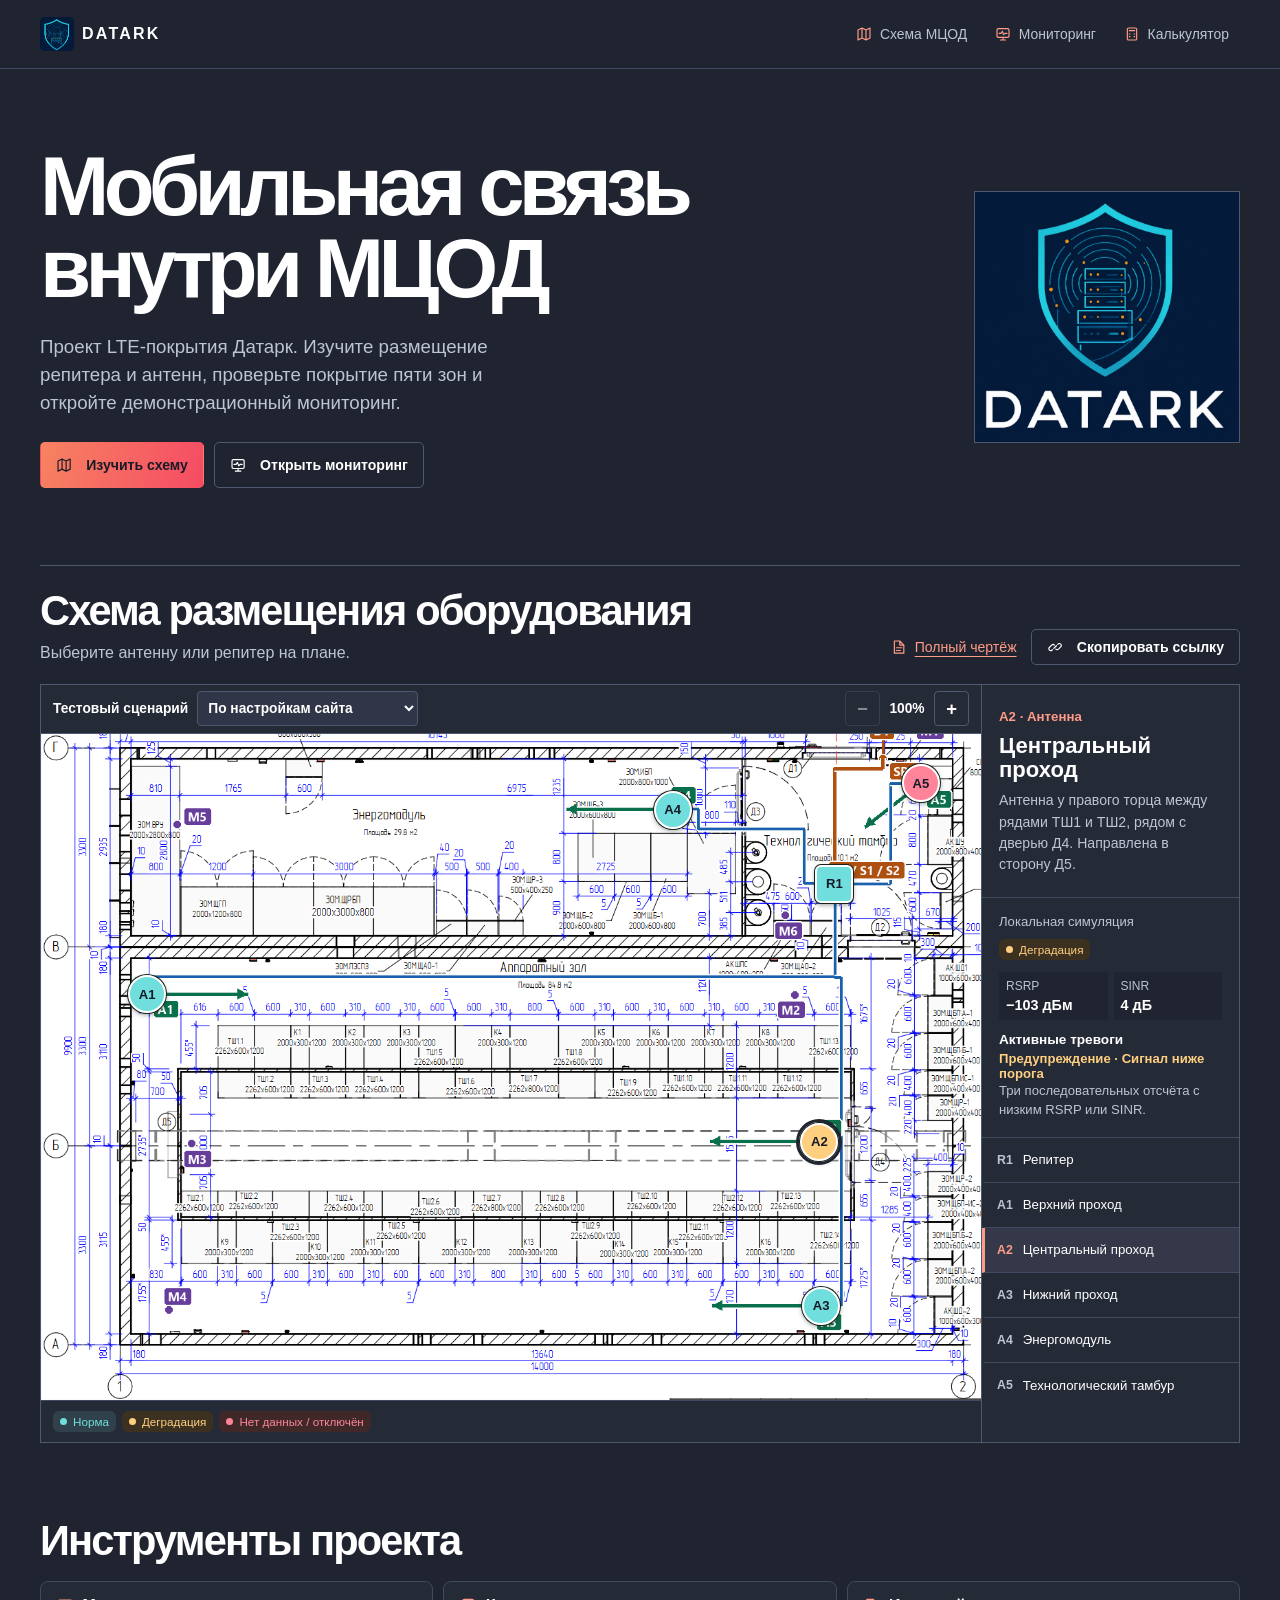
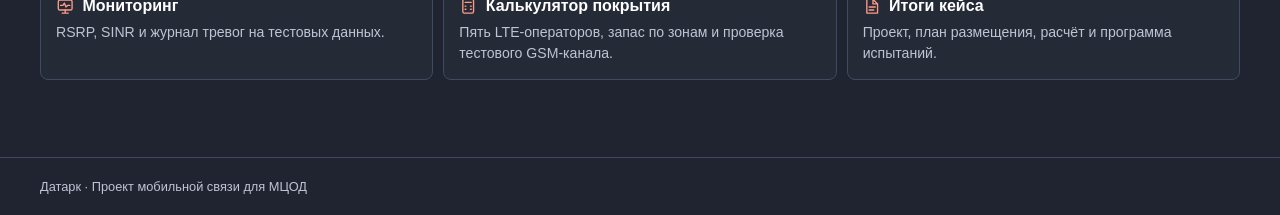
==== commit e2a8c9d9: "Prepare Datark documentation and site for submission" ====
--- a/index.html
+++ b/index.html
@@ -151,7 +151,7 @@
       <div class="resource-list">
         <a href="monitor/"><strong><svg class="nav-icon" aria-hidden="true" focusable="false"><use href="assets/navigation-icons.svg#monitor"></use></svg>Мониторинг</strong><span>RSRP, SINR и журнал тревог на тестовых данных.</span></a>
         <a href="monitor/budget.html"><strong><svg class="nav-icon" aria-hidden="true" focusable="false"><use href="assets/navigation-icons.svg#calculator"></use></svg>Калькулятор покрытия</strong><span>Пять LTE-операторов, запас по зонам и проверка тестового GSM-канала.</span></a>
-        <a href="https://github.com/Cricko7/MDPC-unirepeater/blob/main/docs/mdpc-radio-project.md"><strong><svg class="nav-icon" aria-hidden="true" focusable="false"><use href="assets/navigation-icons.svg#doc"></use></svg>Проект МЦОД</strong><span>Оборудование, расчёт радиолинии и эксплуатация.</span></a>
+        <a href="https://github.com/Cricko7/MDPC-unirepeater/blob/main/docs/datark-submission.md"><strong><svg class="nav-icon" aria-hidden="true" focusable="false"><use href="assets/navigation-icons.svg#doc"></use></svg>Итоги кейса</strong><span>Проект, план размещения, расчёт и программа испытаний.</span></a>
       </div>
     </section>
   </main>
